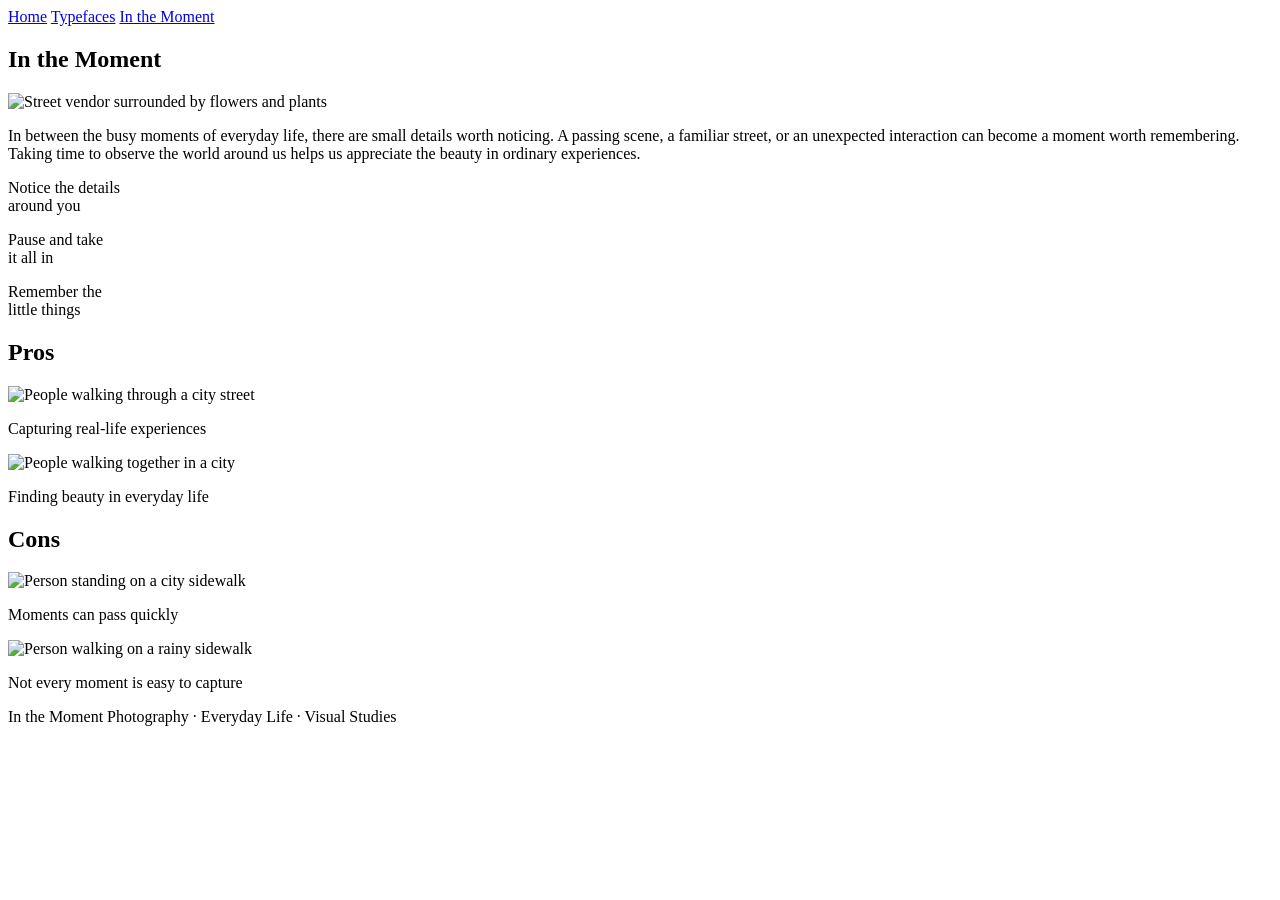
==== itm.html @ 5df0fc69 "vhbwrvh" ====
<!DOCTYPE html>
<html lang="en">
<head>
  <meta charset="UTF-8">
  <meta name="viewport" content="width=device-width, initial-scale=1.0">
  <title>In the Moment</title>
  <link rel="stylesheet" href="style.css">
</head>
<body>
  <header class="site-header">
    <nav class="navigation" aria-label="Main navigation">
      <a href="#home">Home</a>
      <a href="#typefaces">Typefaces</a>
      <a href="#moment">In the Moment</a>
    </nav>
  </header>

  <main>
    <section class="hero" id="home">
      <h1>In the Moment</h1>
      <img src="images/854dde9ce2b3172141c2f3b4efe216a549a85454.png"
           alt="Street vendor surrounded by flowers and plants">
    </section>

    <section class="intro" id="moment">
      <p>
        In between the busy moments of everyday life, there are small details
        worth noticing. A passing scene, a familiar street, or an unexpected
        interaction can become a moment worth remembering. Taking time to
        observe the world around us helps us appreciate the beauty in ordinary
        experiences.
      </p>
    </section>

    <section class="timeline" aria-label="A timeline of moments">
      <div class="timeline-line"></div>
      <div class="timeline-item">
        <span class="dot"></span>
        <p>Notice the details<br>around you</p>
      </div>
      <div class="timeline-item">
        <span class="dot"></span>
        <p>Pause and take<br>it all in</p>
      </div>
      <div class="timeline-item">
        <span class="dot"></span>
        <p>Remember the<br>little things</p>
      </div>
    </section>

    <section class="comparison" id="typefaces">
      <div class="comparison-column">
        <h2>Pros</h2>
        <article class="comparison-card">
          <img src="images/470f36722bbd62d0be4dd5bdbc2c7dcfd1ed866b.jpg"
               alt="People walking through a city street">
          <p>Capturing real-life experiences</p>
          <img src="images/abf7193979cdd6ba5305cce3dfd2cbed77f3a3b9.jpg"
               alt="People walking together in a city">
          <p>Finding beauty in everyday life</p>
        </article>
      </div>

      <div class="comparison-column">
        <h2>Cons</h2>
        <article class="comparison-card">
          <img src="images/43a6b710df01bf017eda18e3d9f92291afb1ce5e.png"
               alt="Person standing on a city sidewalk">
          <p>Moments can pass quickly</p>
          <img src="images/2825878f134588b3fcb05bb1b7fff5a714a1d83e.jpg"
               alt="Person walking on a rainy sidewalk">
          <p>Not every moment is easy to capture</p>
        </article>
      </div>
    </section>
  </main>

  <footer class="site-footer">
    <span>In the Moment</span>
    <span>Photography · Everyday Life · Visual Studies</span>
  </footer>
</body>
</html>
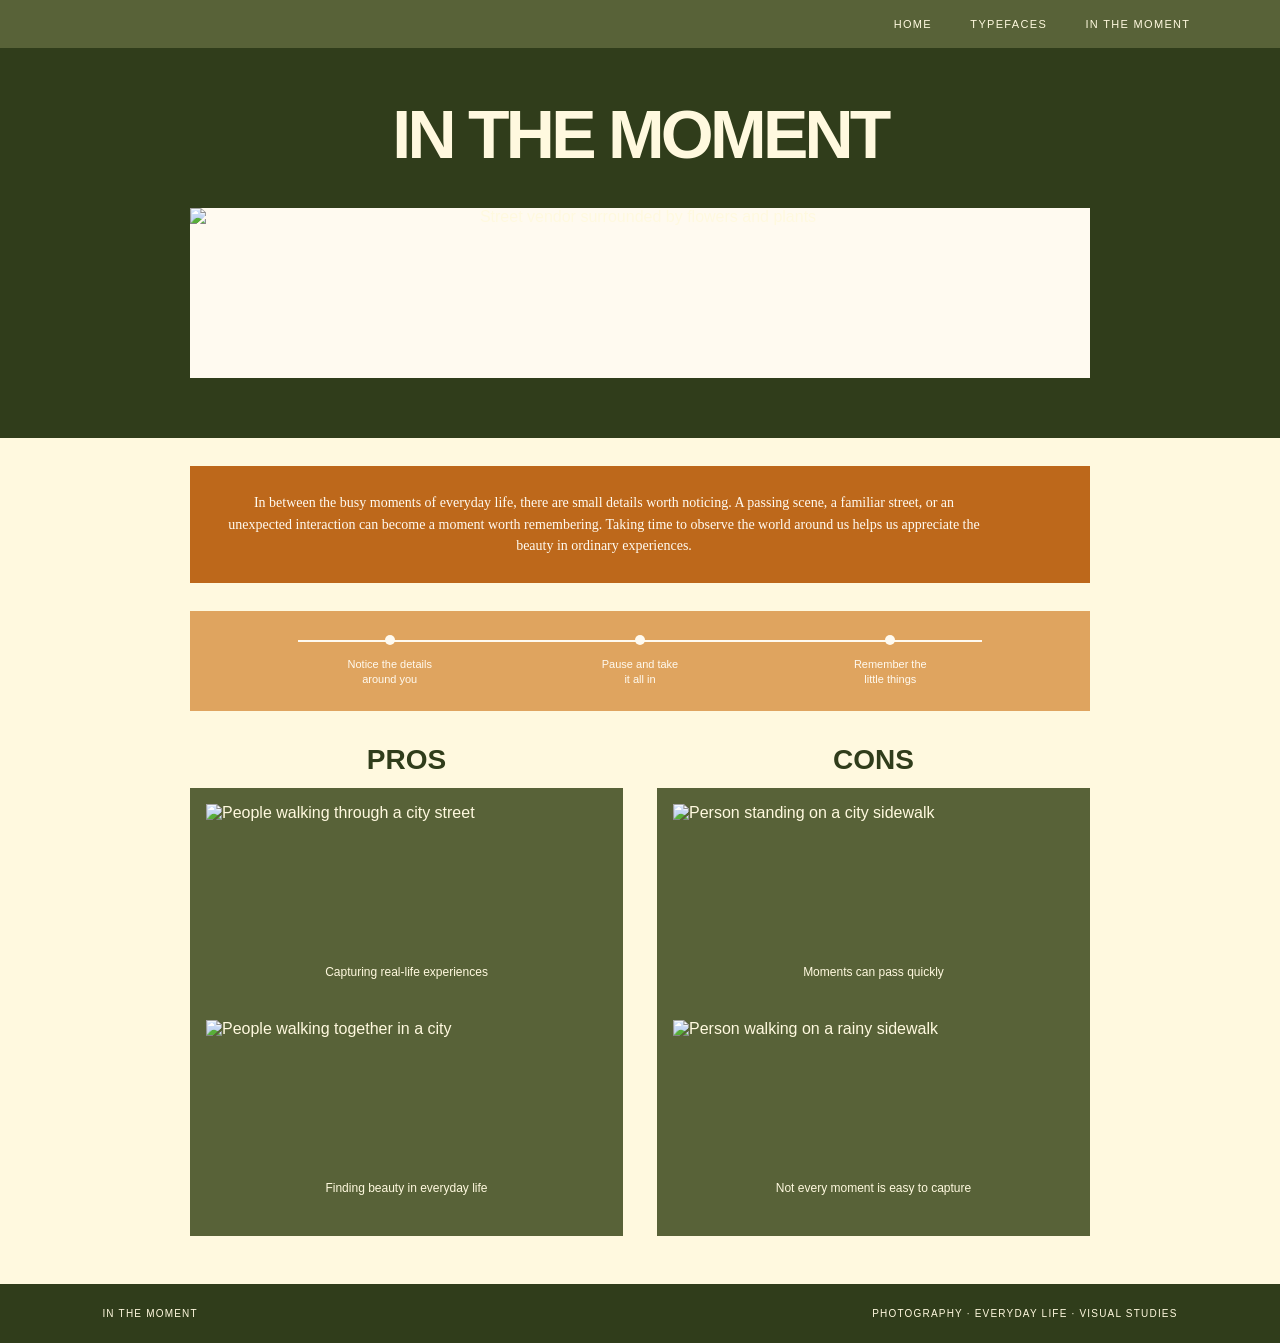
==== commit 0eaabbc0: "hjb" ====
--- a/itm.html
+++ b/itm.html
@@ -4,14 +4,14 @@
   <meta charset="UTF-8">
   <meta name="viewport" content="width=device-width, initial-scale=1.0">
   <title>In the Moment</title>
-  <link rel="stylesheet" href="style.css">
+  <link rel="stylesheet" href="styles.css">
 </head>
 <body>
   <header class="site-header">
     <nav class="navigation" aria-label="Main navigation">
-      <a href="#home">Home</a>
-      <a href="#typefaces">Typefaces</a>
-      <a href="#moment">In the Moment</a>
+      <a href="index.html">Home</a>
+      <a href="typefaces.html">Typefaces</a>
+      <a href="itm.html">In the Moment</a>
     </nav>
   </header>
 
--- a/styles.css
+++ b/styles.css
@@ -0,0 +1,734 @@
+
+/* Project One — recreated from the supplied Figma file */
+
+:root {
+  --olive: #303d1b;
+  --olive-dark: #263316;
+  --cream: #fff9df;
+  --orange: #bd681b;
+  --moment-orange: #dfa45f;
+  --white: #fffaf0;
+  --ink: #20251a;
+}
+
+* {
+  box-sizing: border-box;
+}
+
+html {
+  scroll-behavior: smooth;
+}
+
+body {
+  margin: 0;
+  background: var(--cream);
+  color: var(--ink);
+  font-family: Arial, Helvetica, sans-serif;
+}
+
+/* Top navigation */
+.site-header {
+  min-height: 48px;
+  padding: 0 7%;
+  display: flex;
+  align-items: center;
+  justify-content: flex-end;
+  background: var(--olive);
+}
+
+.navigation {
+  display: flex;
+  align-items: center;
+  gap: clamp(18px, 3vw, 48px);
+}
+
+.navigation a {
+  color: var(--cream);
+  text-decoration: none;
+  text-transform: uppercase;
+  font-size: 11px;
+  letter-spacing: 0.12em;
+}
+
+.navigation a:hover {
+  opacity: 0.7;
+}
+
+/* Large green title area */
+.hero {
+  min-height: 270px;
+  padding: 42px 20px;
+  display: flex;
+  align-items: center;
+  justify-content: center;
+  text-align: center;
+  background: var(--olive);
+  color: var(--cream);
+}
+
+.hero h1 {
+  margin: 0;
+  font-size: clamp(54px, 8vw, 108px);
+  line-height: 0.86;
+  letter-spacing: -0.055em;
+  font-weight: 800;
+  text-transform: uppercase;
+}
+
+/* Shared section layout */
+.content-section {
+  padding: 56px 8%;
+}
+
+.feature-card {
+  width: min(100%, 960px);
+  margin: 0 auto;
+  overflow: hidden;
+}
+
+/* Typefaces block */
+.typefaces {
+  background: var(--cream);
+}
+
+.type-card {
+  background: var(--orange);
+  color: var(--white);
+  padding: clamp(20px, 4vw, 48px);
+}
+
+.type-card img {
+  display: block;
+  width: 100%;
+  max-height: 440px;
+  object-fit: contain;
+  margin: 0 auto 28px;
+}
+
+.type-copy {
+  max-width: 700px;
+  margin: 0 auto;
+}
+
+.eyebrow {
+  margin: 0 0 8px;
+  text-transform: uppercase;
+  letter-spacing: 0.15em;
+  font-size: 11px;
+}
+
+h2 {
+  margin: 0 0 18px;
+  font-size: clamp(32px, 5vw, 58px);
+  line-height: 0.95;
+  text-transform: uppercase;
+  font-weight: 800;
+}
+
+.description {
+  max-width: 680px;
+  margin: 0;
+  font-size: 14px;
+  line-height: 1.7;
+}
+
+/* In the Moment block */
+.moment {
+  background: var(--cream);
+  padding-top: 12px;
+  padding-bottom: 70px;
+}
+
+.moment-card {
+  padding: clamp(20px, 4vw, 48px);
+  background: var(--moment-orange);
+  color: var(--white);
+}
+
+.moment-card h2 {
+  margin-bottom: 24px;
+}
+
+.moment-card img {
+  display: block;
+  width: 100%;
+  height: auto;
+  max-height: 560px;
+  object-fit: cover;
+}
+
+.moment-card .description {
+  margin-top: 24px;
+}
+
+/* Footer */
+.site-footer {
+  display: flex;
+  justify-content: space-between;
+  gap: 20px;
+  padding: 24px 8%;
+  background: var(--olive-dark);
+  color: var(--cream);
+  font-size: 10px;
+  letter-spacing: 0.12em;
+  text-transform: uppercase;
+}
+
+/* Responsive layout */
+@media (max-width: 600px) {
+  .site-header {
+    min-height: 44px;
+    padding: 0 14px;
+    justify-content: center;
+  }
+
+  .navigation {
+    width: 100%;
+    justify-content: space-between;
+    gap: 10px;
+  }
+
+  .navigation a {
+    font-size: 9px;
+    letter-spacing: 0.07em;
+  }
+
+  .hero {
+    min-height: 230px;
+  }
+
+  .content-section {
+    padding: 34px 7%;
+  }
+
+  .moment {
+    padding-top: 8px;
+  }
+
+  .site-footer {
+    flex-direction: column;
+    text-align: center;
+    align-items: center;
+  }
+}
+/* Typefaces — recreated from the supplied Figma design */
+
+:root {
+  --olive: #586238;
+  --deep-olive: #303d1b;
+  --cream: #fff9df;
+  --orange: #bd681b;
+  --light-orange: #dfa45f;
+  --pale-orange: #e9b36e;
+  --white: #fffaf0;
+  --ink: #29291f;
+}
+
+* {
+  box-sizing: border-box;
+}
+
+html {
+  scroll-behavior: smooth;
+}
+
+body {
+  margin: 0;
+  background: var(--cream);
+  color: var(--ink);
+  font-family: Arial, Helvetica, sans-serif;
+}
+
+.site-header {
+  min-height: 48px;
+  padding: 0 7%;
+  display: flex;
+  align-items: center;
+  justify-content: flex-end;
+  background: var(--olive);
+}
+
+.navigation {
+  display: flex;
+  align-items: center;
+  gap: clamp(18px, 3vw, 48px);
+}
+
+.navigation a {
+  color: var(--cream);
+  text-decoration: none;
+  text-transform: uppercase;
+  font-size: 11px;
+  letter-spacing: .12em;
+}
+
+.navigation a:hover {
+  opacity: .7;
+}
+
+.hero {
+  min-height: 390px;
+  padding: 34px 7% 48px;
+  display: flex;
+  flex-direction: column;
+  align-items: center;
+  justify-content: center;
+  gap: 24px;
+  background: var(--deep-olive);
+  color: var(--cream);
+}
+
+.hero h1 {
+  margin: 0;
+  font-size: clamp(42px, 6vw, 76px);
+  line-height: .95;
+  font-weight: 800;
+  text-align: center;
+  text-transform: uppercase;
+}
+
+.hero img {
+  display: block;
+  width: min(100%, 760px);
+  max-height: 170px;
+  object-fit: contain;
+  background: var(--white);
+}
+
+.intro {
+  width: min(100% - 48px, 960px);
+  margin: 44px auto 32px;
+  padding: 26px 34px;
+  background: var(--olive);
+  color: var(--cream);
+  text-align: center;
+}
+
+.intro p {
+  max-width: 760px;
+  margin: 0 auto;
+  font-size: 14px;
+  line-height: 1.65;
+}
+
+.typeface-list {
+  width: min(100% - 48px, 960px);
+  margin: 0 auto;
+  padding-bottom: 54px;
+}
+
+.typeface-card {
+  display: grid;
+  grid-template-columns: 150px minmax(180px, 1fr);
+  gap: 22px;
+  align-items: center;
+  padding: 28px;
+  background: var(--orange);
+  color: var(--white);
+}
+
+.sample {
+  min-height: 110px;
+  display: grid;
+  place-items: center;
+  background: #d9954c;
+  color: var(--white);
+}
+
+.sample span {
+  font-family: Georgia, "Times New Roman", serif;
+  font-size: 54px;
+}
+
+.sample.mogra span {
+  font-family: cursive;
+  font-weight: bold;
+  font-style: italic;
+}
+
+.typeface-info h2 {
+  margin: 0 0 10px;
+  font-family: Georgia, "Times New Roman", serif;
+  font-size: clamp(22px, 3vw, 34px);
+}
+
+.typeface-info p {
+  max-width: 500px;
+  margin: 0;
+  font-size: 13px;
+  line-height: 1.6;
+}
+
+.examples {
+  grid-column: 1 / -1;
+  display: grid;
+  grid-template-columns: repeat(3, 1fr);
+  gap: 18px;
+}
+
+.examples img {
+  display: block;
+  width: 100%;
+  height: 110px;
+  object-fit: cover;
+  background: #111;
+}
+
+.range {
+  height: 42px;
+  margin: 10px 0;
+  display: flex;
+  align-items: center;
+  justify-content: center;
+  background: var(--light-orange);
+}
+
+.range::before {
+  content: "";
+  width: 82%;
+  height: 2px;
+  background: var(--white);
+}
+
+.range span {
+  position: absolute;
+  width: 10px;
+  height: 10px;
+  border-radius: 50%;
+  background: var(--white);
+  box-shadow: 0 0 0 0 var(--white);
+}
+
+.moment {
+  padding: 55px 8%;
+  background: var(--cream);
+  text-align: center;
+}
+
+.moment h2 {
+  margin: 0 0 28px;
+  color: var(--deep-olive);
+  font-size: clamp(32px, 5vw, 54px);
+  text-transform: uppercase;
+}
+
+.moment-gallery {
+  width: min(100%, 960px);
+  margin: 0 auto;
+  display: grid;
+  grid-template-columns: repeat(3, 1fr);
+  gap: 18px;
+}
+
+.moment-gallery img {
+  width: 100%;
+  height: 220px;
+  object-fit: cover;
+}
+
+.site-footer {
+  display: flex;
+  justify-content: space-between;
+  gap: 20px;
+  padding: 24px 8%;
+  background: var(--deep-olive);
+  color: var(--cream);
+  font-size: 10px;
+  letter-spacing: .12em;
+  text-transform: uppercase;
+}
+
+@media (max-width: 650px) {
+  .site-header {
+    justify-content: center;
+    padding: 0 14px;
+  }
+
+  .navigation {
+    width: 100%;
+    justify-content: space-between;
+    gap: 10px;
+  }
+
+  .navigation a {
+    font-size: 9px;
+  }
+
+  .hero {
+    min-height: 300px;
+  }
+
+  .intro,
+  .typeface-list {
+    width: calc(100% - 28px);
+  }
+
+  .typeface-card {
+    grid-template-columns: 1fr;
+    padding: 20px;
+  }
+
+  .examples {
+    grid-template-columns: 1fr;
+  }
+
+  .examples img {
+    height: 150px;
+  }
+
+  .moment-gallery {
+    grid-template-columns: 1fr;
+  }
+
+  .moment-gallery img {
+    height: auto;
+    max-height: 280px;
+  }
+
+  .site-footer {
+    flex-direction: column;
+    align-items: center;
+    text-align: center;
+  }
+}
+/* In the Moment — recreated from the supplied Figma design */
+
+:root {
+  --olive: #586238;
+  --deep-olive: #303d1b;
+  --cream: #fff9df;
+  --orange: #bd681b;
+  --light-orange: #dfa45f;
+  --white: #fffaf0;
+  --ink: #29291f;
+}
+
+* {
+  box-sizing: border-box;
+}
+
+html {
+  scroll-behavior: smooth;
+}
+
+body {
+  margin: 0;
+  background: var(--cream);
+  color: var(--ink);
+  font-family: Arial, Helvetica, sans-serif;
+}
+
+.site-header {
+  min-height: 48px;
+  padding: 0 7%;
+  display: flex;
+  align-items: center;
+  justify-content: flex-end;
+  background: var(--olive);
+}
+
+.navigation {
+  display: flex;
+  align-items: center;
+  gap: clamp(18px, 3vw, 48px);
+}
+
+.navigation a {
+  color: var(--cream);
+  text-decoration: none;
+  text-transform: uppercase;
+  font-size: 11px;
+  letter-spacing: .12em;
+}
+
+.navigation a:hover {
+  opacity: .7;
+}
+
+.hero {
+  padding: 22px 7% 28px;
+  background: var(--deep-olive);
+  color: var(--cream);
+  text-align: center;
+}
+
+.hero h1 {
+  margin: 0 0 18px;
+  font-size: clamp(38px, 6vw, 68px);
+  line-height: .95;
+  font-weight: 800;
+  text-transform: uppercase;
+}
+
+.hero img {
+  display: block;
+  width: min(100%, 900px);
+  height: 230px;
+  margin: 0 auto;
+  object-fit: cover;
+}
+
+.intro {
+  width: min(100% - 48px, 900px);
+  margin: 28px auto;
+  padding: 26px 34px;
+  background: var(--orange);
+  color: var(--white);
+}
+
+.intro p {
+  margin: 0;
+  font-family: Georgia, "Times New Roman", serif;
+  font-size: 14px;
+  line-height: 1.55;
+}
+
+.timeline {
+  position: relative;
+  width: min(100% - 48px, 900px);
+  min-height: 100px;
+  margin: 28px auto 36px;
+  padding: 18px 8%;
+  display: flex;
+  justify-content: space-between;
+  align-items: flex-start;
+  background: var(--light-orange);
+  color: var(--white);
+}
+
+.timeline-line {
+  position: absolute;
+  top: 29px;
+  left: 12%;
+  right: 12%;
+  height: 2px;
+  background: var(--white);
+}
+
+.timeline-item {
+  position: relative;
+  z-index: 1;
+  width: 28%;
+  text-align: center;
+}
+
+.dot {
+  display: block;
+  width: 10px;
+  height: 10px;
+  margin: 6px auto 12px;
+  border-radius: 50%;
+  background: var(--white);
+}
+
+.timeline-item p {
+  margin: 0;
+  font-size: 11px;
+  line-height: 1.4;
+}
+
+.comparison {
+  width: min(100% - 48px, 900px);
+  margin: 0 auto 48px;
+  display: grid;
+  grid-template-columns: 1fr 1fr;
+  gap: 34px;
+}
+
+.comparison-column h2 {
+  margin: 0 0 14px;
+  color: var(--deep-olive);
+  font-size: 28px;
+  text-align: center;
+}
+
+.comparison-card {
+  padding: 16px;
+  background: var(--olive);
+  color: var(--cream);
+}
+
+.comparison-card img {
+  display: block;
+  width: 100%;
+  height: 150px;
+  object-fit: cover;
+}
+
+.comparison-card p {
+  min-height: 38px;
+  margin: 10px 0 18px;
+  font-size: 12px;
+  line-height: 1.4;
+  text-align: center;
+}
+
+.comparison-card p:last-child {
+  margin-bottom: 2px;
+}
+
+.site-footer {
+  display: flex;
+  justify-content: space-between;
+  gap: 20px;
+  padding: 24px 8%;
+  background: var(--deep-olive);
+  color: var(--cream);
+  font-size: 10px;
+  letter-spacing: .12em;
+  text-transform: uppercase;
+}
+
+@media (max-width: 600px) {
+  .site-header {
+    justify-content: center;
+    padding: 0 14px;
+  }
+
+  .navigation {
+    width: 100%;
+    justify-content: space-between;
+    gap: 10px;
+  }
+
+  .navigation a {
+    font-size: 9px;
+    letter-spacing: .07em;
+  }
+
+  .hero img {
+    height: 170px;
+  }
+
+  .intro,
+  .timeline,
+  .comparison {
+    width: calc(100% - 28px);
+  }
+
+  .intro {
+    padding: 22px;
+  }
+
+  .comparison {
+    gap: 12px;
+  }
+
+  .comparison-card {
+    padding: 9px;
+  }
+
+  .comparison-card img {
+    height: 110px;
+  }
+
+  .comparison-card p {
+    font-size: 10px;
+  }
+
+  .site-footer {
+    flex-direction: column;
+    align-items: center;
+    text-align: center;
+  }
+}
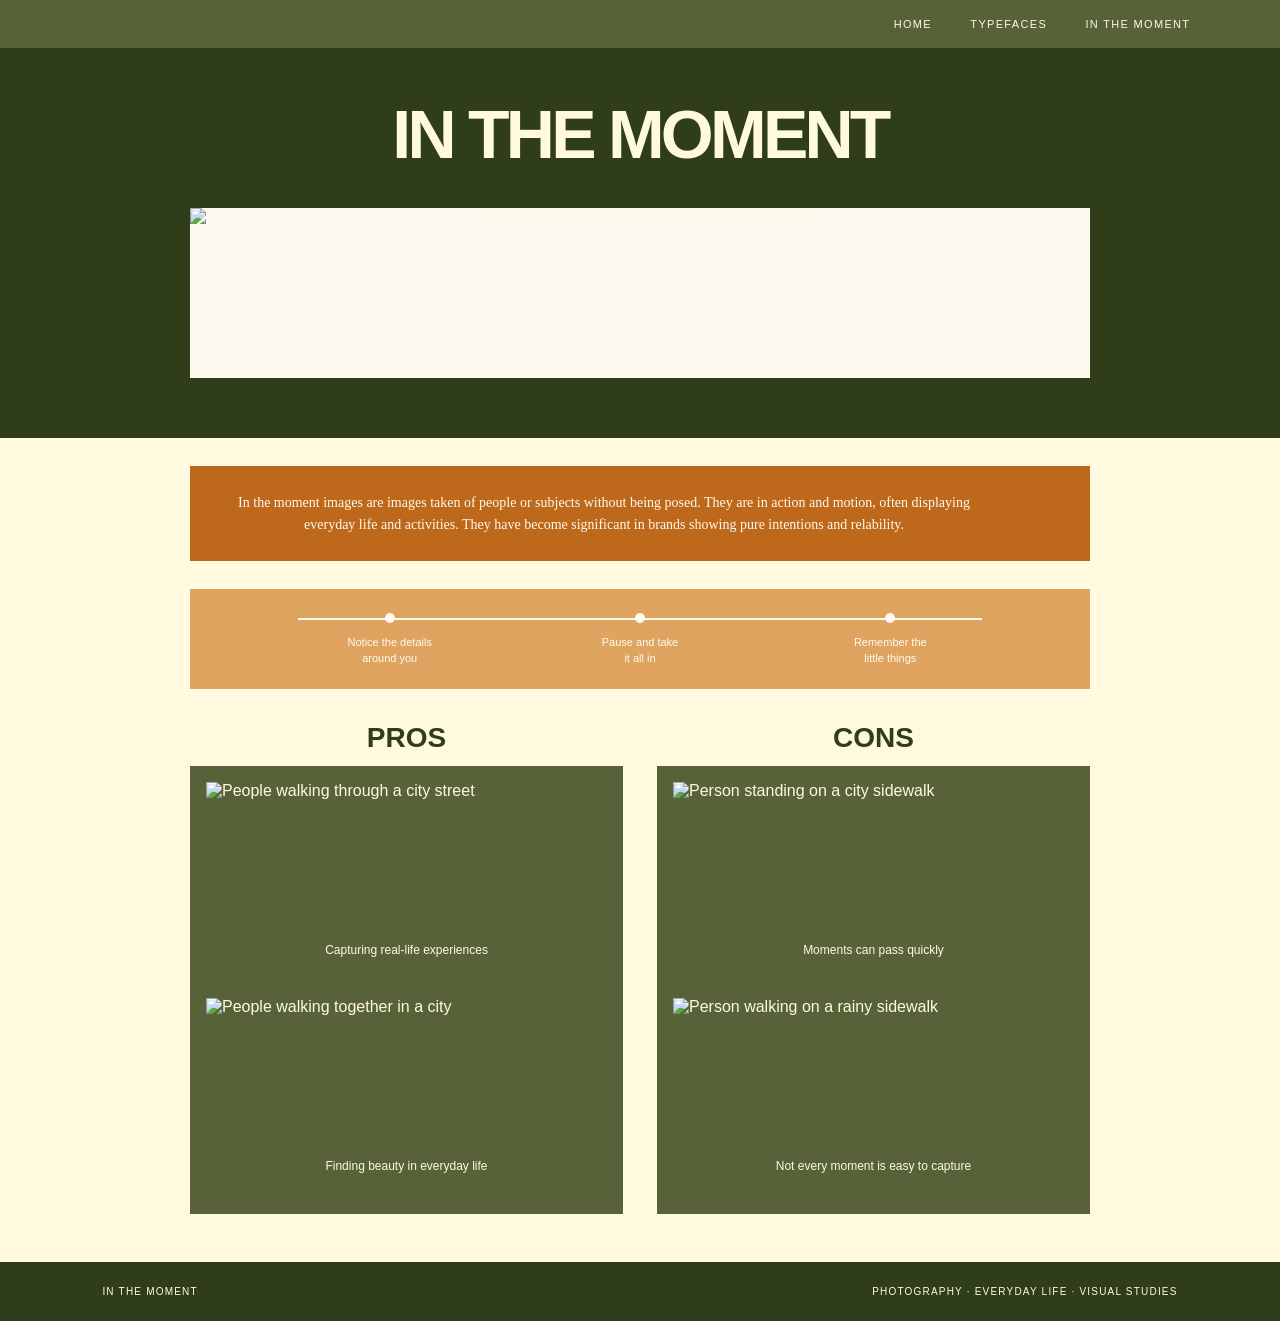
==== commit 67f9762d: "bbb" ====
--- a/itm.html
+++ b/itm.html
@@ -24,11 +24,7 @@
 
     <section class="intro" id="moment">
       <p>
-        In between the busy moments of everyday life, there are small details
-        worth noticing. A passing scene, a familiar street, or an unexpected
-        interaction can become a moment worth remembering. Taking time to
-        observe the world around us helps us appreciate the beauty in ordinary
-        experiences.
+       In the moment images are images taken of people or subjects without being posed. They are in action and motion, often displaying everyday life and activities. They have become significant in brands showing pure intentions and relability.
       </p>
     </section>
 
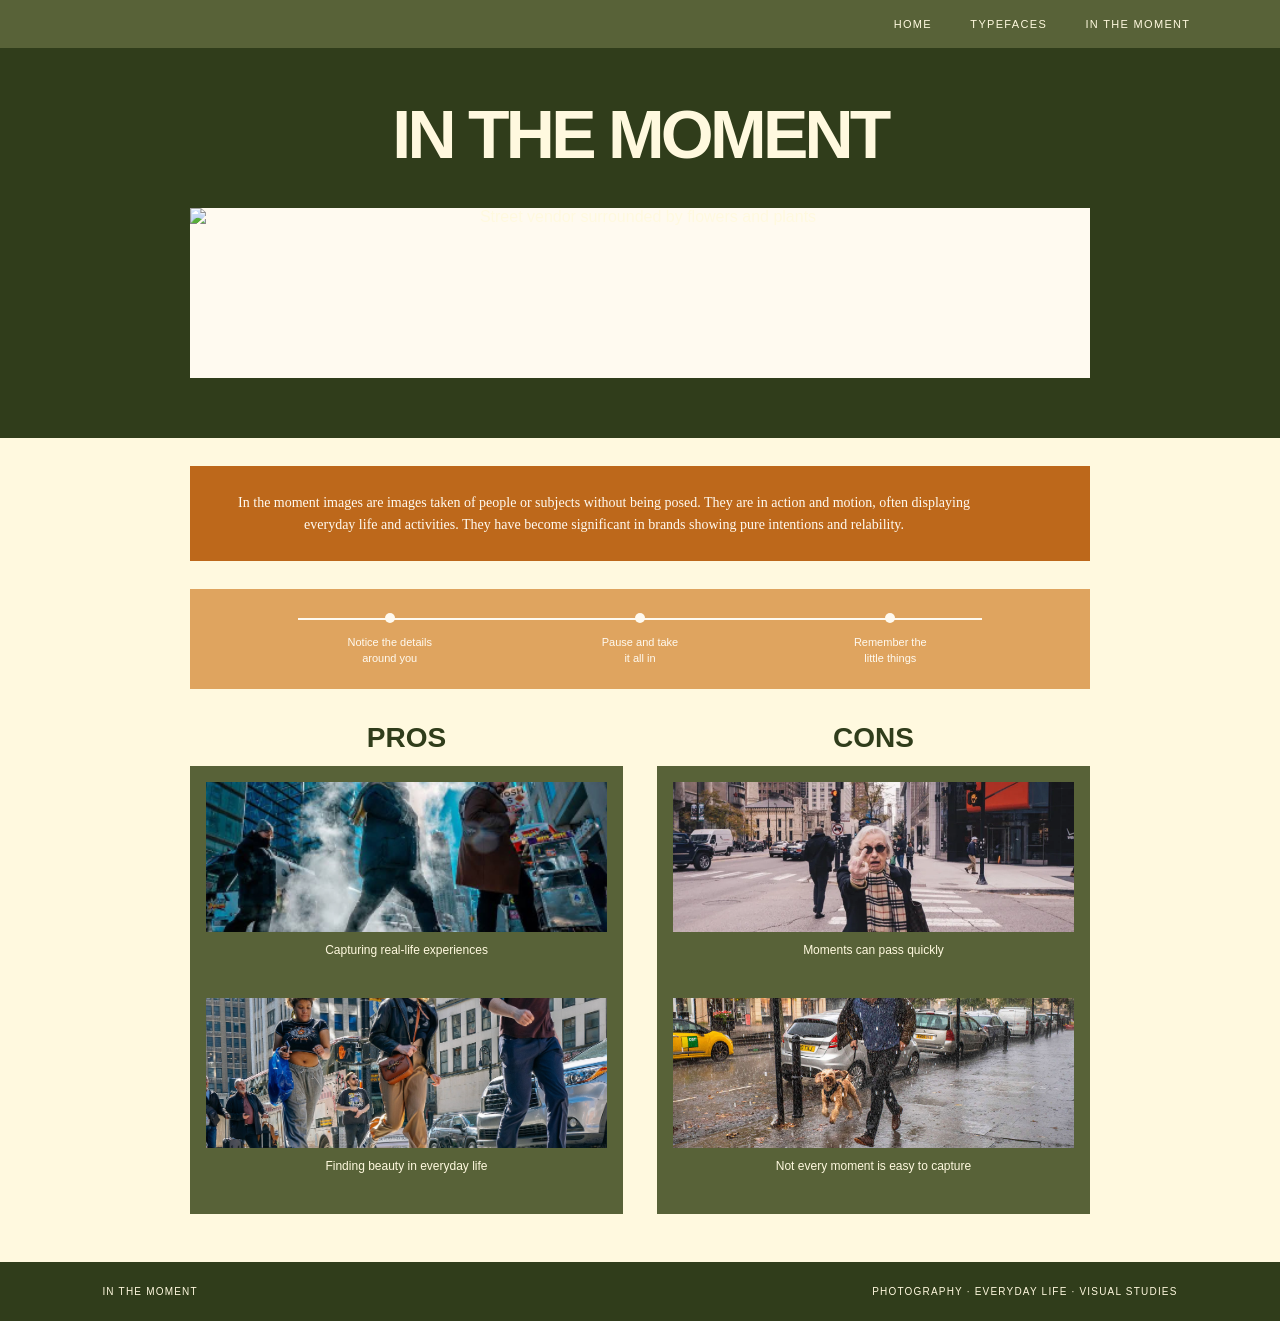
==== commit 6b2a515b: "gib4tv" ====
--- a/itm.html
+++ b/itm.html
@@ -48,10 +48,10 @@
       <div class="comparison-column">
         <h2>Pros</h2>
         <article class="comparison-card">
-          <img src="images/470f36722bbd62d0be4dd5bdbc2c7dcfd1ed866b.jpg"
+          <img src="images/smoke-street.jpg"
                alt="People walking through a city street">
           <p>Capturing real-life experiences</p>
-          <img src="images/abf7193979cdd6ba5305cce3dfd2cbed77f3a3b9.jpg"
+          <img src="images/city-runners.jpg"
                alt="People walking together in a city">
           <p>Finding beauty in everyday life</p>
         </article>
@@ -60,10 +60,10 @@
       <div class="comparison-column">
         <h2>Cons</h2>
         <article class="comparison-card">
-          <img src="images/43a6b710df01bf017eda18e3d9f92291afb1ce5e.png"
+          <img src="images/woman-street.png"
                alt="Person standing on a city sidewalk">
           <p>Moments can pass quickly</p>
-          <img src="images/2825878f134588b3fcb05bb1b7fff5a714a1d83e.jpg"
+          <img src="images/dog-walker.jpg"
                alt="Person walking on a rainy sidewalk">
           <p>Not every moment is easy to capture</p>
         </article>
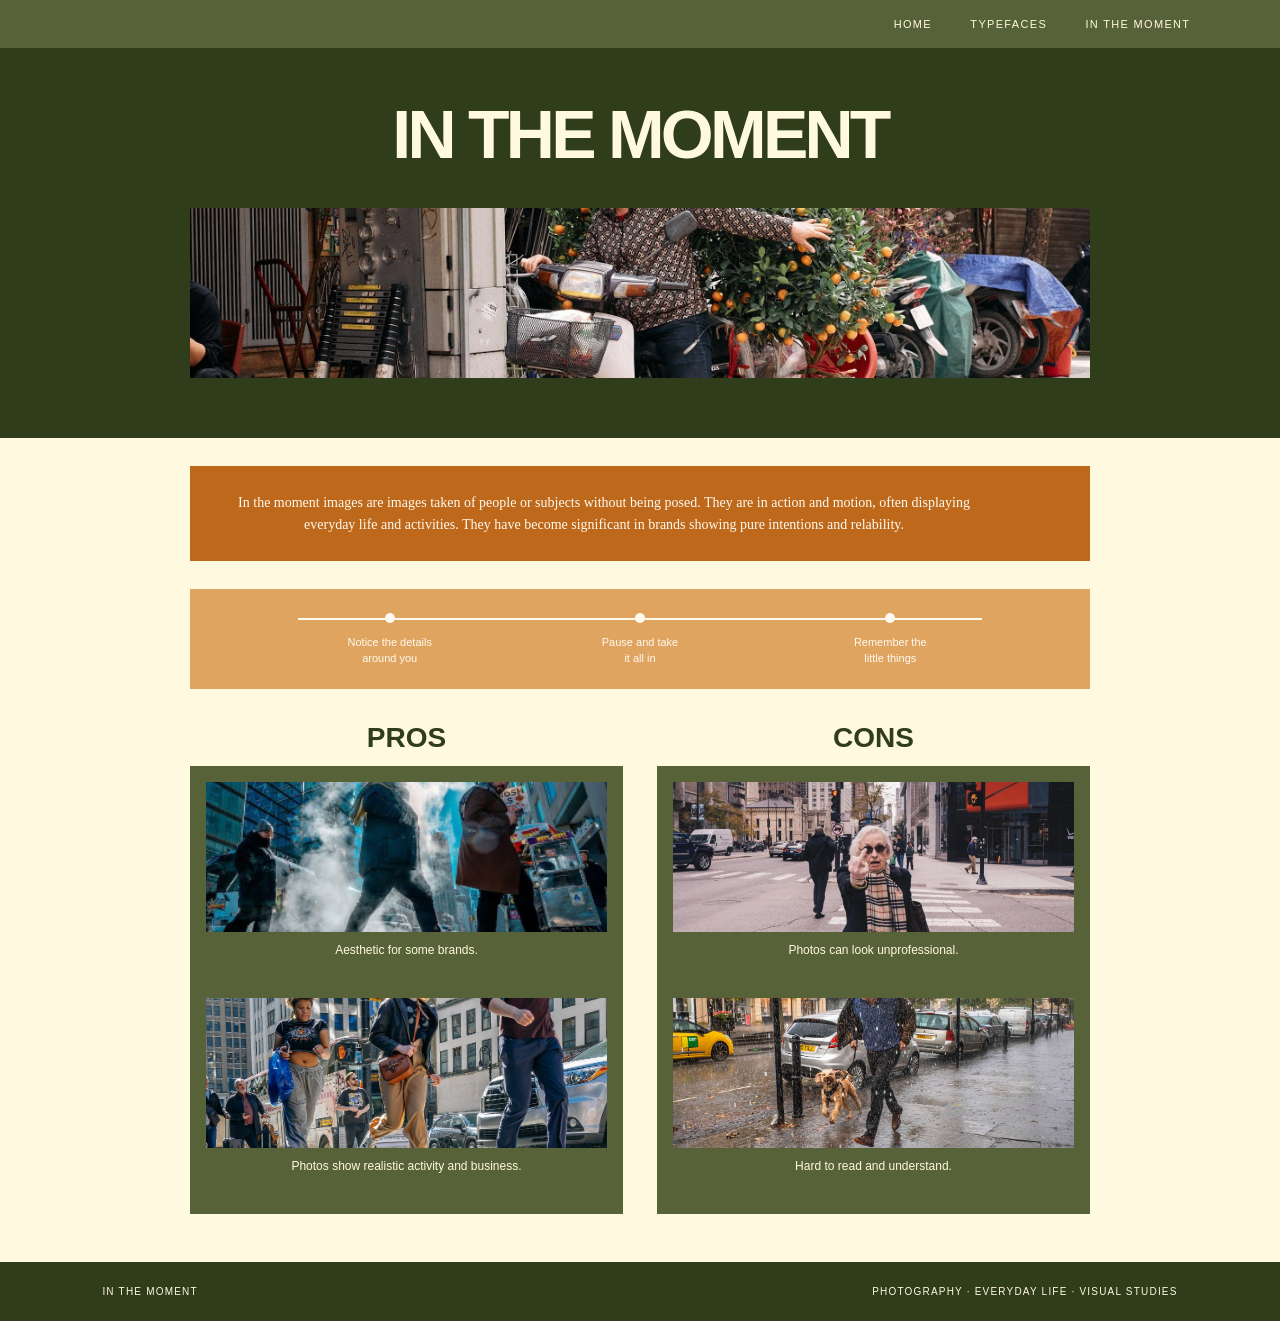
==== commit da97ab75: "bbe" ====
--- a/itm.html
+++ b/itm.html
@@ -18,7 +18,7 @@
   <main>
     <section class="hero" id="home">
       <h1>In the Moment</h1>
-      <img src="images/854dde9ce2b3172141c2f3b4efe216a549a85454.png"
+      <img src="images/street-vendor.png"
            alt="Street vendor surrounded by flowers and plants">
     </section>
 
@@ -50,10 +50,10 @@
         <article class="comparison-card">
           <img src="images/smoke-street.jpg"
                alt="People walking through a city street">
-          <p>Capturing real-life experiences</p>
+          <p>Aesthetic for some brands.</p>
           <img src="images/city-runners.jpg"
                alt="People walking together in a city">
-          <p>Finding beauty in everyday life</p>
+          <p>Photos show realistic activity and business.</p>
         </article>
       </div>
 
@@ -62,10 +62,10 @@
         <article class="comparison-card">
           <img src="images/woman-street.png"
                alt="Person standing on a city sidewalk">
-          <p>Moments can pass quickly</p>
+          <p>Photos can look unprofessional.</p>
           <img src="images/dog-walker.jpg"
                alt="Person walking on a rainy sidewalk">
-          <p>Not every moment is easy to capture</p>
+          <p>Hard to read and understand.</p>
         </article>
       </div>
     </section>
